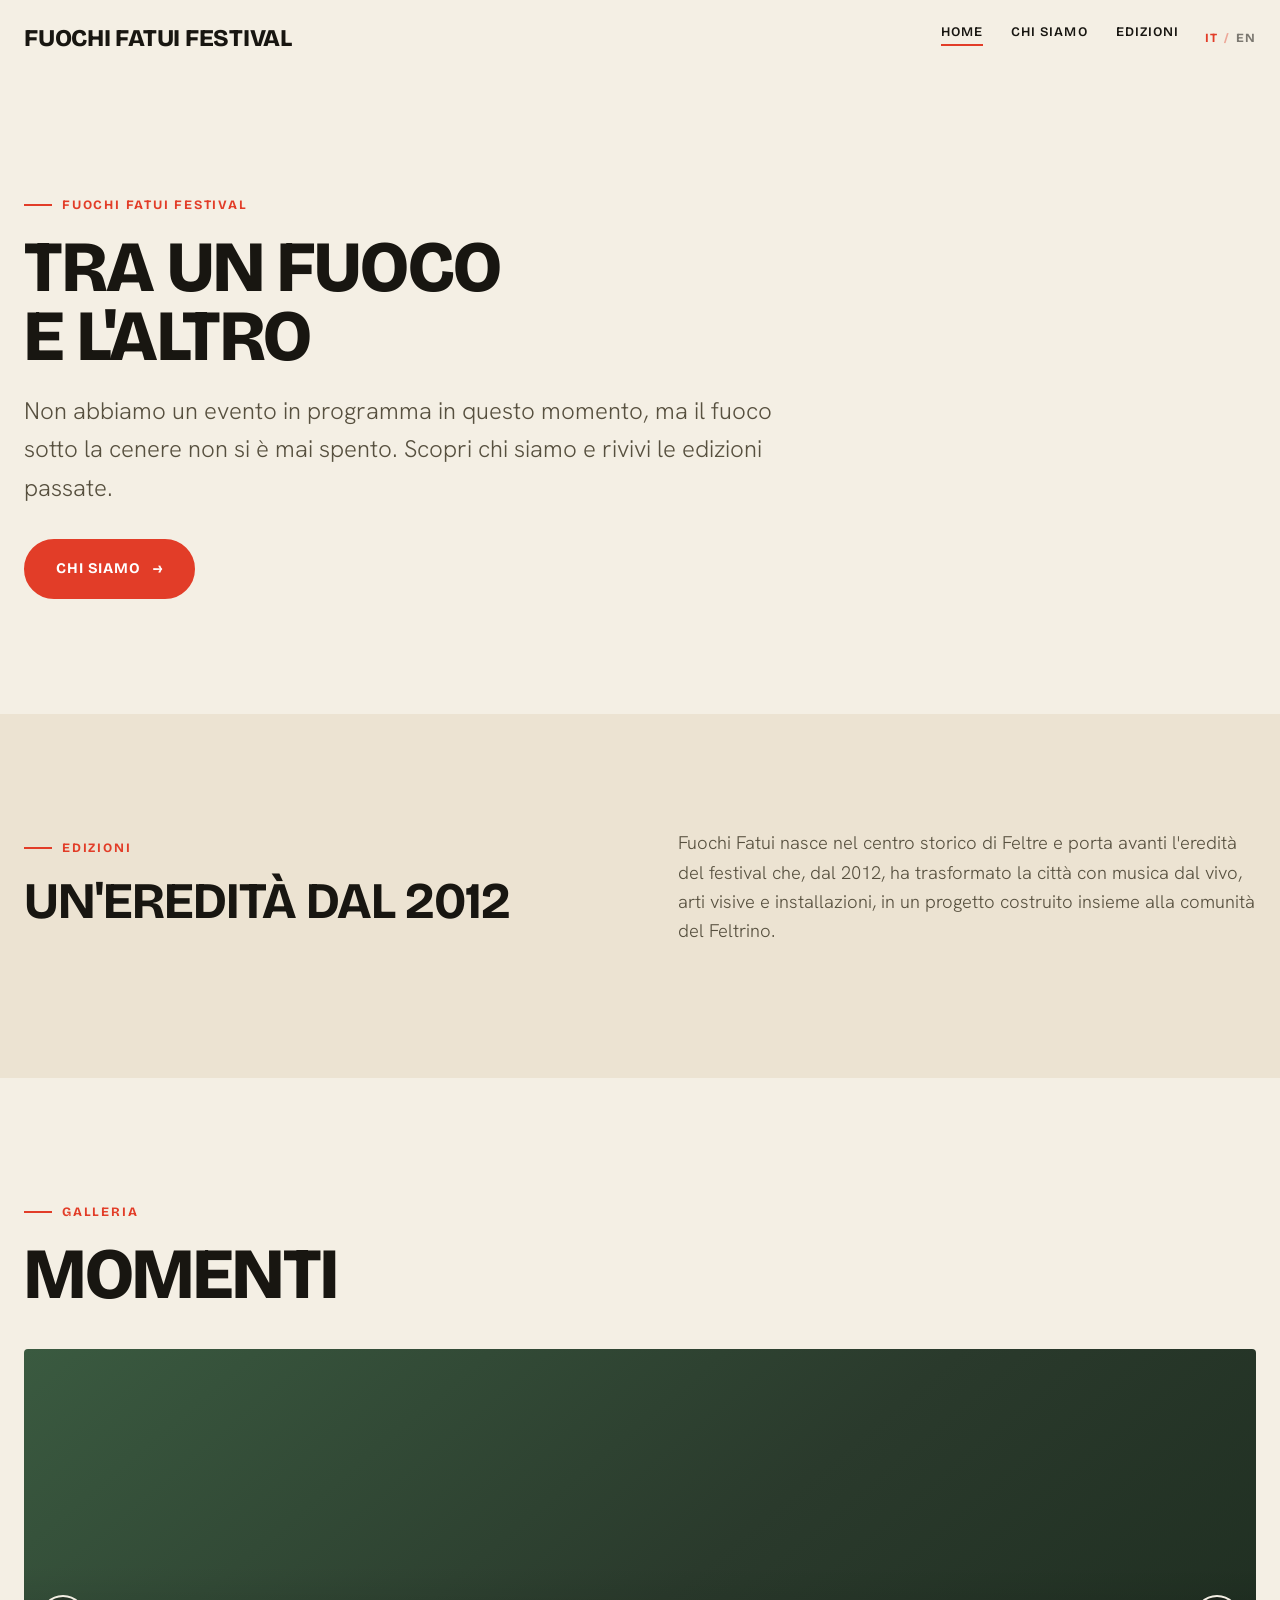
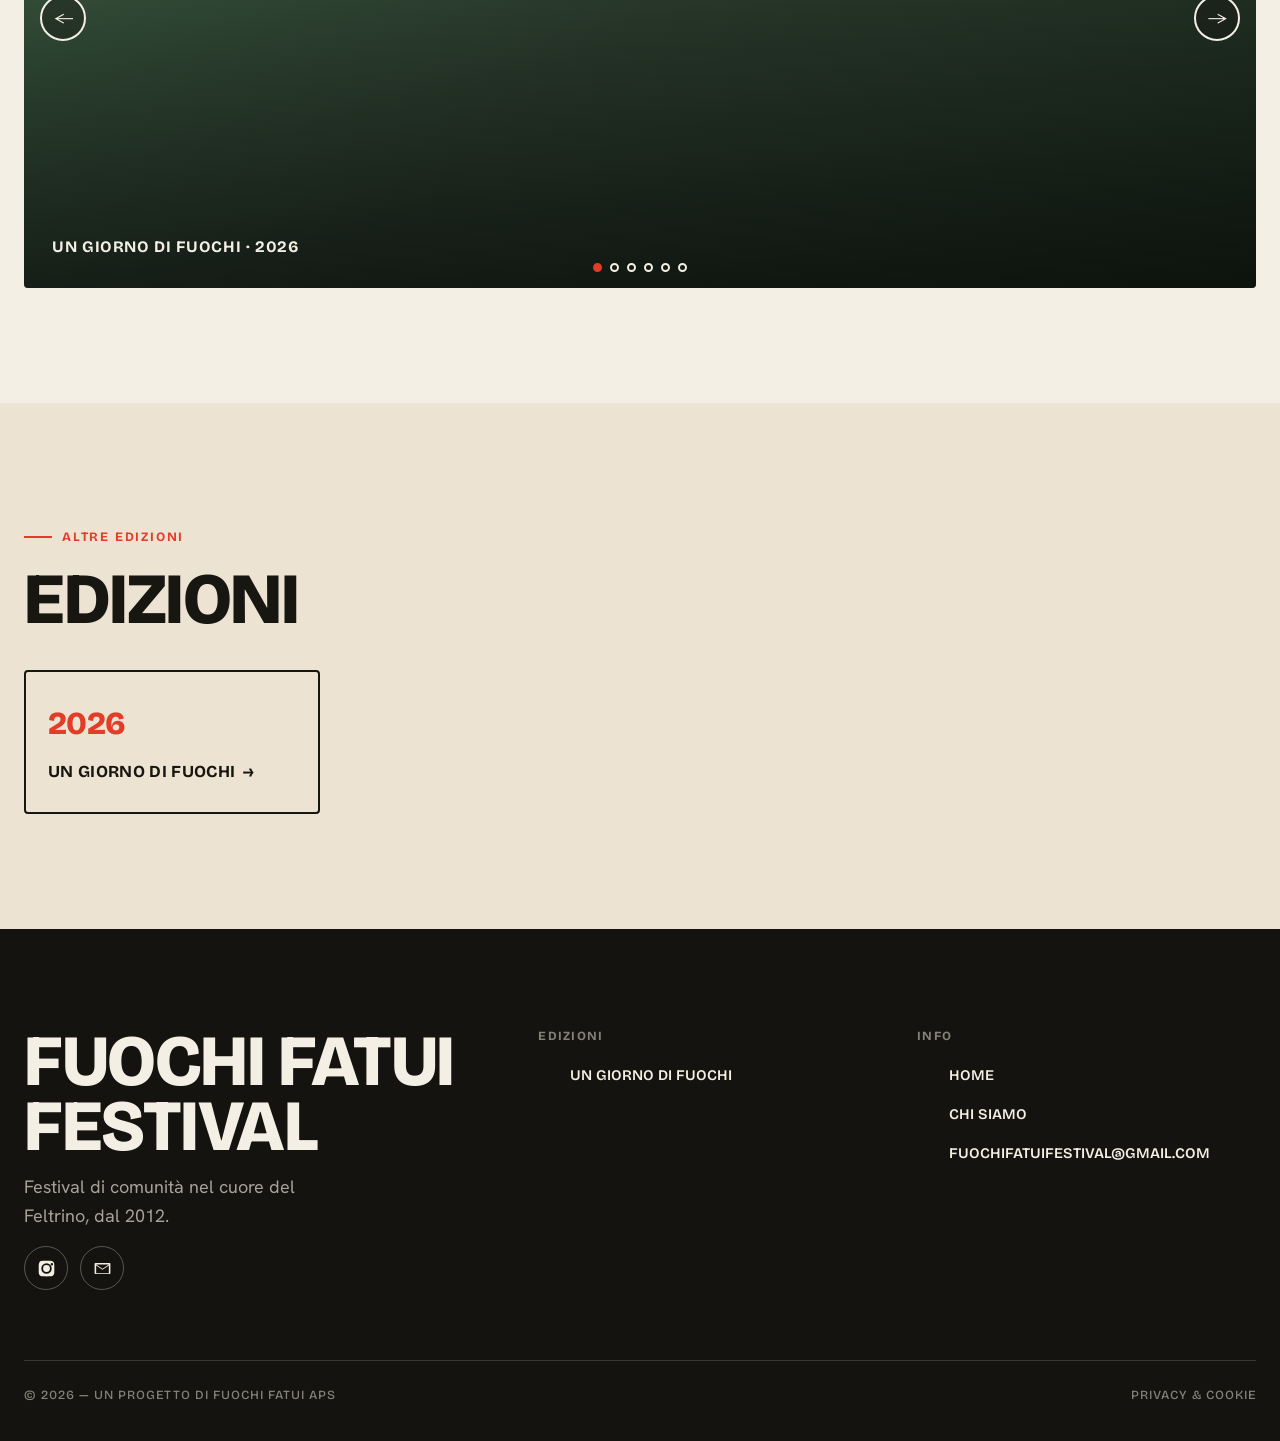
==== index.html @ 9c0fc679 "First commit, vibecoding vibes" ====
<!doctype html>
<html lang="it">
<head>
  <meta charset="utf-8">
  <meta name="viewport" content="width=device-width, initial-scale=1">
  <meta name="description" content="Fuochi Fatui Festival — Feltre (BL), dal 2012.">
  <!-- Font: per cambiarli aggiorna qui e le variabili --font- in style.css -->
  <link rel="preconnect" href="https://fonts.googleapis.com">
  <link rel="preconnect" href="https://fonts.gstatic.com" crossorigin>
  <link href="https://fonts.googleapis.com/css2?family=Bricolage+Grotesque:opsz,wght@12..96,400;12..96,600;12..96,700;12..96,800&family=Hanken+Grotesk:wght@400;500;600;700&display=swap" rel="stylesheet">
  <!-- Bootstrap 5: griglia e utility responsive -->
  <link href="https://cdn.jsdelivr.net/npm/bootstrap@5.3.3/dist/css/bootstrap.min.css" rel="stylesheet">
  <title>Fuochi Fatui Festival</title>
  <!-- Stile del sito: carica DOPO Bootstrap per avere la precedenza -->
  <link rel="stylesheet" href="assets/css/style.css">
</head>
<body>
  <!-- Tutta la pagina viene costruita qui dentro -->
  <main id="app"></main>

  <!-- SCRIPT: BASE="" perché questa pagina è nella cartella principale.
       Carichiamo: configurazione globale (con l'ID di Google Analytics),
       Google Analytics, dati delle edizioni passate, motore del sito,
       poi l'avvio. -->
  <script>window.BASE = "";</script>
  <script src="assets/js/config.js"></script>
  <script src="assets/js/ga.js"></script>
  <script src="editions/2026.js"></script>
  <script src="assets/js/festival.js"></script>
  <script>
    /* Mostra la home: chi-siamo + carosello (nessun evento in programma).
       Quando annuncerai una nuova edizione, in config.js metti
       hasUpcoming:true, current:"<anno>", aggiungi lo script
       editions/<anno>.js qui sopra: la home mostrerà automaticamente
       la pagina evento. */
    Festival.renderHome("#app");
  </script>
</body>
</html>
---- assets/css/style.css ----
/* ============================================================================
RADURA FESTIVAL — Foglio di stile principale
----------------------------------------------------------------------------
PER CAMBIARE COLORI E FONT, MODIFICA SOLO IL BLOCCO :root QUI SOTTO.
Tutto il resto del sito usa queste variabili: cambia un valore qui e
l'intero sito si aggiorna.
========================================================================= */

:root {
  /* ---- COLORI -------------------------------------------------------- */
  --bg: #f4efe4; /* sfondo principale (carta calda) */
  --bg-2: #ece3d2; /* sfondo sezioni alternate */
  --ink: #181611; /* testo principale */
  --ink-soft: #57503f; /* testo secondario / didascalie */
  --accent: #e23d28; /* colore primario (inviti, accenti) */
  --accent-2: #1f5d3f; /* colore secondario (verde bosco) */
  --line: rgba(24, 22, 17, .14); /* bordi e separatori */
  --dark: #14130f; /* sfondi scuri (footer, hero veil) */
  --on-dark: #f4efe4; /* testo sui fondi scuri */

  /* ---- FONT ---------------------------------------------------------- */
  --font-display: "Bricolage Grotesque", "Arial Black", sans-serif; /* titoli */
  --font-body: "Hanken Grotesk", system-ui, sans-serif; /* testo */

  /* ---- MISURE -------------------------------------------------------- */
  --maxw: 1280px;
  --radius: 4px;
  --nav-h: 76px;
}

/* ============================================================================
BASE
========================================================================= */
* { box-sizing: border-box; margin: 0; padding: 0; }

html { scroll-behavior: smooth; }

body {
  font-family: var(--font-body);
  background: var(--bg);
  color: var(--ink);
  font-size: 18px;
  line-height: 1.6;
  -webkit-font-smoothing: antialiased;
  overflow-x: hidden;
}

img { max-width: 100%; display: block; }

a { color: inherit; text-decoration: none; }

::selection { background: var(--accent); color: #fff; }

.wrap { width: 100%; max-width: var(--maxw); margin: 0 auto; padding: 0 24px; }

.section { padding: clamp(56px, 9vw, 140px) 0; }
.section--alt { background: var(--bg-2); }
.section--dark { background: var(--dark); color: var(--on-dark); }

/* Display typography ------------------------------------------------------ */
.display {
  font-family: var(--font-display);
  font-weight: 800;
  line-height: .92;
  letter-spacing: -.02em;
  text-transform: uppercase;
}

.eyebrow {
  font-family: var(--font-display);
  font-weight: 700;
  text-transform: uppercase;
  letter-spacing: .14em;
  font-size: .8rem;
  color: var(--accent);
  display: inline-flex;
  align-items: center;
  gap: 10px;
}

.eyebrow::before {
  content: "";
  width: 28px; height: 2px;
  background: var(--accent);
  display: inline-block;
}

.section-title {
  font-family: var(--font-display);
  font-weight: 800;
  text-transform: uppercase;
  letter-spacing: -.02em;
  line-height: .95;
  font-size: clamp(2.2rem, 6vw, 4.5rem);
  margin: 18px 0 0;
}

.lead { font-size: clamp(1.1rem, 2vw, 1.5rem); color: var(--ink-soft); max-width: 60ch; }

/* Buttons ----------------------------------------------------------------- */
.btn-x {
  display: inline-flex;
  align-items: center;
  gap: 12px;
  font-family: var(--font-display);
  font-weight: 700;
  text-transform: uppercase;
  letter-spacing: .06em;
  font-size: .92rem;
  padding: 16px 30px;
  border: 2px solid var(--ink);
  border-radius: 999px;
  background: var(--ink);
  color: var(--bg);
  cursor: pointer;
  transition: transform .25s ease, background .25s ease, color .25s ease;
}
.btn-x:hover { background: var(--accent); border-color: var(--accent); color: #fff; transform: translateY(-2px); }
.btn-x--ghost { background: transparent; color: var(--ink); }
.btn-x--ghost:hover { background: var(--ink); color: var(--bg); }
.btn-x .arr { transition: transform .25s ease; }
.btn-x:hover .arr { transform: translateX(4px); }

/* ============================================================================
NAVBAR
----------------------------------------------------------------------------
Il colore del testo segue lo sfondo:
- di default scuro (per pagine con sfondo chiaro)
- chiaro sulle pagine con hero scuro (classe .nav--on-dark) finché è in cima
- di nuovo scuro quando la barra diventa piena (.is-solid)
========================================================================= */
.nav {
  position: fixed; inset: 0 0 auto 0;
  height: var(--nav-h);
  display: flex; align-items: center;
  z-index: 1000;
  color: var(--ink);
  transition: background .3s ease, box-shadow .3s ease, color .3s ease;
}
.nav--on-dark:not(.is-solid) { color: var(--on-dark); }
.nav.is-solid {
  background: var(--bg);
  box-shadow: 0 1px 0 var(--line);
  color: var(--ink);
}

.nav .wrap { display: flex; align-items: center; justify-content: space-between; }
.nav-right { display: flex; align-items: center; gap: 26px; }

.brand {
  font-family: var(--font-display);
  font-weight: 800;
  font-size: 1.5rem;
  letter-spacing: -.01em;
  text-transform: uppercase;
  color: inherit;
}
.brand span { color: var(--accent); }

.nav-links { display: flex; align-items: center; gap: 28px; list-style: none; }
.nav-links a {
  font-family: var(--font-display);
  font-weight: 600;
  text-transform: uppercase;
  font-size: .82rem;
  letter-spacing: .08em;
  padding: 6px 0;
  position: relative;
  color: inherit;
}
.nav-links a::after {
  content: ""; position: absolute; left: 0; bottom: 0;
  width: 100%; height: 2px; background: var(--accent);
  transform: scaleX(0); transform-origin: left; transition: transform .25s ease;
}
.nav-links a:hover::after, .nav-links a.active::after { transform: scaleX(1); }

/* ----------------------------------------------------------------------
   DROPDOWN "Edizioni"
   ------------------------------------------------------------------------
   Il vecchio comportamento (display:none / display:block su :hover) fa
   "sparire" il menu appena il cursore lascia il link, perché tra il link
   e il menu c'è uno spazio vuoto (top: 130%) che il mouse deve
   attraversare. Qui invece:
     1. il menu resta sempre nel flusso (visibility+opacity, mai
        display:none), così l'hover non si interrompe di scatto;
     2. un ::before invisibile ma "hoverabile" riempie lo spazio tra il
        link e il menu, eliminando il varco che faceva perdere l'hover;
     3. il JS aggiunge/rimuove .is-open al click/tap, per chi non usa il
        mouse (touch, tastiera) — il dropdown resta apribile a click e si
        chiude cliccando altrove o con Esc.
------------------------------------------------------------------------- */
.nav-drop { position: relative; }
.nav-drop > a { cursor: pointer; }
.nav-drop-menu {
  position: absolute; top: 100%; left: 50%; transform: translateX(-50%);
  padding-top: 14px; /* spazio "di sicurezza" che resta comunque hoverabile */
  min-width: 180px;
  opacity: 0; visibility: hidden; pointer-events: none;
  transition: opacity .15s ease, visibility .15s ease;
}
.nav-drop-menu::before {
  content: ""; position: absolute; inset: 0 0 auto 0; height: 14px;
}
.nav-drop-menu .nav-drop-inner {
  background: var(--bg); border: 1px solid var(--line); border-radius: var(--radius);
  padding: 8px; box-shadow: 0 18px 40px rgba(0,0,0,.12);
}
.nav-drop:hover .nav-drop-menu,
.nav-drop:focus-within .nav-drop-menu,
.nav-drop.is-open .nav-drop-menu {
  opacity: 1; visibility: visible; pointer-events: auto;
}
.nav-drop-menu a { display: block; padding: 8px 14px; font-size: .8rem; color: var(--ink); }
.nav-drop-menu a::after { display: none; }
.nav-drop-menu a:hover { background: var(--bg-2); }

/* selettore lingua */
.lang-switch {
  display: inline-flex; align-items: center; gap: 9px;
  font-family: var(--font-display); font-weight: 700;
  font-size: .78rem; letter-spacing: .08em;
}
.lang-switch a { color: inherit; opacity: .55; transition: opacity .2s ease, color .2s ease; }
.lang-switch a:hover { opacity: 1; }
.lang-switch a.active { color: var(--accent); opacity: 1; }
.lang-switch a:not(:last-child) { position: relative; padding-right: 9px; }
.lang-switch a:not(:last-child)::after {
  content: "/"; position: absolute; right: -3px; opacity: .4; color: inherit;
}

.nav-toggle {
  display: none; background: none; border: 0; cursor: pointer;
  width: 40px; height: 40px; position: relative; color: inherit;
}
.nav-toggle span, .nav-toggle span::before, .nav-toggle span::after {
  content: ""; position: absolute; left: 8px; width: 24px; height: 2px;
  background: currentColor; transition: .25s ease;
}
.nav-toggle span { top: 19px; }
.nav-toggle span::before { top: -7px; }
.nav-toggle span::after { top: 7px; }
.nav.is-open .nav-toggle span { background: transparent; }
.nav.is-open .nav-toggle span::before { top: 0; transform: rotate(45deg); }
.nav.is-open .nav-toggle span::after { top: 0; transform: rotate(-45deg); }

@media (max-width: 900px) {
  .nav-toggle { display: block; }
  .nav-links {
    position: fixed; inset: var(--nav-h) 0 auto 0;
    flex-direction: column; align-items: flex-start; gap: 0;
    background: var(--bg); color: var(--ink); padding: 12px 24px 28px;
    border-bottom: 1px solid var(--line);
    transform: translateY(-130%); transition: transform .35s ease; z-index: -1;
  }
  .nav.is-open .nav-links { transform: translateY(0); }
  .nav-links a { font-size: 1.4rem; padding: 14px 0; }
  .nav-drop-menu {
    position: static; transform: none; padding-top: 8px; min-width: 0;
    opacity: 1; visibility: visible; pointer-events: none; /* mostrata via .is-open */
    max-height: 0; overflow: hidden; transition: max-height .25s ease;
  }
  .nav-drop.is-open .nav-drop-menu { max-height: 400px; pointer-events: auto; }
  .nav-drop-menu::before { display: none; }
  .nav-drop-menu .nav-drop-inner { border: 0; box-shadow: none; padding: 0 0 0 16px; }
  .nav-drop-menu a { font-size: 1.1rem; }
}

/* ============================================================================
HERO
========================================================================= */
.hero {
  position: relative;
  min-height: 100svh;
  display: flex; flex-direction: column; justify-content: flex-end;
  padding-top: var(--nav-h);
  overflow: hidden;
}
.hero-bg {
  position: absolute; inset: 0;
  background:
    radial-gradient(120% 80% at 80% 10%, rgba(226,61,40,.20), transparent 60%),
    radial-gradient(100% 90% at 0% 100%, rgba(31,93,63,.30), transparent 55%),
    linear-gradient(160deg, #20271f 0%, #14130f 70%);
}
.hero-bg::after { /* grana / texture leggera */
  content: ""; position: absolute; inset: 0; opacity: .5;
  background-image: url("data:image/svg+xml,%3Csvg xmlns='http://www.w3.org/2000/svg' width='160' height='160'%3E%3Cfilter id='n'%3E%3CfeTurbulence type='fractalNoise' baseFrequency='.9' numOctaves='2'/%3E%3C/filter%3E%3Crect width='100%25' height='100%25' filter='url(%23n)' opacity='.06'/%3E%3C/svg%3E");
}
.hero .wrap { position: relative; z-index: 2; color: var(--on-dark); padding-bottom: clamp(40px, 7vw, 90px); }

.hero-meta {
  display: flex; flex-wrap: wrap; gap: 10px 28px; align-items: center;
  font-family: var(--font-display); font-weight: 700; text-transform: uppercase;
  letter-spacing: .1em; font-size: .85rem; color: var(--on-dark);
  margin-bottom: 24px;
}
.hero-meta .dot { width: 7px; height: 7px; border-radius: 50%; background: var(--accent); }

.hero-title {
  font-family: var(--font-display);
  font-weight: 800;
  text-transform: uppercase;
  line-height: .82;
  letter-spacing: -.02em;
  font-size: clamp(3.4rem, 16vw, 13rem);
}
.hero-title .o { color: var(--accent); }

.hero-sub {
  margin-top: 28px; max-width: 46ch;
  font-size: clamp(1.1rem, 2vw, 1.5rem); color: rgba(244,239,228,.82);
}

.hero-cta { margin-top: 36px; display: flex; gap: 14px; flex-wrap: wrap; }
.hero-cta .btn-x { background: var(--accent); border-color: var(--accent); color: #fff; }
.hero-cta .btn-x:hover { background: var(--bg); border-color: var(--bg); color: var(--ink); }
.hero-cta .btn-x--ghost { background: transparent; border-color: rgba(244,239,228,.5); color: var(--on-dark); }
.hero-cta .btn-x--ghost:hover { background: var(--bg); color: var(--ink); border-color: var(--bg); }

.scroll-hint {
  position: absolute; bottom: 18px; left: 50%; transform: translateX(-50%);
  z-index: 2; color: rgba(244,239,228,.6); font-size: .72rem; letter-spacing: .2em;
  text-transform: uppercase; font-family: var(--font-display);
  display: flex; flex-direction: column; align-items: center; gap: 8px;
}
.scroll-hint::after { content: ""; width: 1px; height: 34px; background: rgba(244,239,228,.4); animation: scrolly 1.8s ease-in-out infinite; }
@keyframes scrolly { 0%,100%{ transform: scaleY(.4); opacity:.3 } 50%{ transform: scaleY(1); opacity:1 } }

/* ============================================================================
MARQUEE
========================================================================= */
.marquee {
  background: var(--accent); color: #fff;
  overflow: hidden; white-space: nowrap; padding: 14px 0;
  border-top: 2px solid var(--ink); border-bottom: 2px solid var(--ink);
}
.marquee-track { display: inline-flex; gap: 40px; animation: scroll-x 22s linear infinite; }
.marquee span { font-family: var(--font-display); font-weight: 800; text-transform: uppercase;
  font-size: 1.4rem; letter-spacing: .02em; display: inline-flex; gap: 40px; align-items: center; }
.marquee span::after { content: "✦"; }
@keyframes scroll-x { to { transform: translateX(-50%); } }

/* ============================================================================
INTRO / ABOUT-EDITION
========================================================================= */
.intro-grid { display: grid; grid-template-columns: 1fr 1fr; gap: clamp(32px, 6vw, 90px); align-items: start; }
.intro-grid .big {
  font-family: var(--font-display); font-weight: 700; text-transform: uppercase;
  line-height: .98; letter-spacing: -.02em; font-size: clamp(1.9rem, 4vw, 3.2rem);
}

.feature-list { display: grid; gap: 0; margin-top: 8px; }
.feature {
  padding: 26px 0; border-top: 1px solid var(--line); display: grid;
  grid-template-columns: 40px 1fr; gap: 18px;
}
.feature:last-child { border-bottom: 1px solid var(--line); }
.feature .num { font-family: var(--font-display); font-weight: 800; color: var(--accent); font-size: 1rem; }
.feature h3 { font-family: var(--font-display); font-weight: 700; text-transform: uppercase; font-size: 1.15rem; letter-spacing: -.01em; }
.feature p { color: var(--ink-soft); margin-top: 6px; font-size: 1rem; }

@media (max-width: 820px) { .intro-grid { grid-template-columns: 1fr; } }

/* ============================================================================
LINEUP
========================================================================= */
.lineup-headliners {
  display: flex; flex-wrap: wrap; gap: 8px clamp(20px, 4vw, 56px);
  align-items: baseline; margin-top: 12px;
}
.lineup-headliners a {
  font-family: var(--font-display); font-weight: 800; text-transform: uppercase;
  letter-spacing: -.02em; line-height: .9; font-size: clamp(2.2rem, 8vw, 6rem);
  transition: color .2s ease, transform .2s ease; display: inline-block;
}
.lineup-headliners a:hover { color: var(--accent); transform: skewX(-4deg); }

.lineup-rest {
  margin-top: 40px; display: flex; flex-wrap: wrap; gap: 10px 26px;
  border-top: 1px solid var(--line); padding-top: 32px;
}
.lineup-rest a {
  font-family: var(--font-display); font-weight: 600; text-transform: uppercase;
  font-size: clamp(1.05rem, 2.4vw, 1.7rem); color: var(--ink-soft);
  transition: color .2s ease;
}
.lineup-rest a:hover { color: var(--ink); }
.lineup-rest a::after { content: "·"; color: var(--accent); margin-left: 26px; }
.lineup-rest a:last-child::after { display: none; }
.tag-day {
  display: inline-block; font-size: .62em; vertical-align: super;
  color: var(--accent); font-weight: 700; margin-left: 6px;
}

/* ============================================================================
PROGRAM / SCHEDULE
========================================================================= */
.day-tabs { display: flex; flex-wrap: wrap; gap: 10px; margin-top: 12px; margin-bottom: 36px; }
.day-tab {
  font-family: var(--font-display); font-weight: 700; text-transform: uppercase;
  font-size: .85rem; letter-spacing: .04em; padding: 12px 22px; border-radius: 999px;
  border: 2px solid var(--line); background: transparent; color: var(--ink-soft);
  cursor: pointer; transition: .2s ease;
}
.day-tab.active, .day-tab:hover { background: var(--ink); color: var(--bg); border-color: var(--ink); }

.day-panel { display: none; }
.day-panel.active { display: block; animation: fade .4s ease; }
@keyframes fade { from { opacity: 0; transform: translateY(8px); } to { opacity: 1; transform: none; } }

.slot {
  display: grid; grid-template-columns: 120px 1fr auto; gap: 20px; align-items: baseline;
  padding: 22px 0; border-top: 1px solid var(--line);
}
.slot:last-child { border-bottom: 1px solid var(--line); }
.slot .time { font-family: var(--font-display); font-weight: 700; color: var(--accent); font-size: 1.1rem; }
.slot .act { font-family: var(--font-display); font-weight: 700; text-transform: uppercase; font-size: clamp(1.2rem, 3vw, 1.8rem); letter-spacing: -.01em; }
.slot .stage { font-size: .85rem; text-transform: uppercase; letter-spacing: .1em; color: var(--ink-soft); }
@media (max-width: 640px) {
  .slot { grid-template-columns: 80px 1fr; }
  .slot .stage { grid-column: 2; }
}

/* ============================================================================
LOCATION
========================================================================= */
.loc-grid { display: grid; grid-template-columns: 1fr 1fr; gap: clamp(28px, 5vw, 70px); align-items: center; }
.loc-map {
  aspect-ratio: 4/3; border-radius: var(--radius); border: 2px solid var(--ink);
  background:
    repeating-linear-gradient(45deg, rgba(31,93,63,.08) 0 14px, transparent 14px 28px),
    linear-gradient(160deg, var(--accent-2), #143a28);
  position: relative; overflow: hidden; color: var(--on-dark);
  display: flex; align-items: flex-end; padding: 24px;
}
.loc-map .pin {
  position: absolute; top: 42%; left: 50%; transform: translate(-50%,-50%);
  width: 22px; height: 22px; border-radius: 50% 50% 50% 0; background: var(--accent);
  rotate: -45deg; box-shadow: 0 0 0 8px rgba(226,61,40,.25);
}
.loc-map .map-label { font-family: var(--font-display); font-weight: 700; text-transform: uppercase; letter-spacing: .08em; font-size: .82rem; }
.loc-info h3 { font-family: var(--font-display); font-weight: 800; text-transform: uppercase; font-size: clamp(1.6rem, 4vw, 2.6rem); line-height: .98; letter-spacing: -.02em; }
.loc-info .addr { color: var(--accent); font-family: var(--font-display); font-weight: 700; text-transform: uppercase; letter-spacing: .06em; margin: 10px 0 18px; font-size: .9rem; }
.loc-info p { color: var(--ink-soft); }
@media (max-width: 820px) { .loc-grid { grid-template-columns: 1fr; } }

/* ============================================================================
GALLERY
========================================================================= */
.gallery { display: grid; grid-template-columns: repeat(12, 1fr); gap: 14px; margin-top: 12px; }
.shot {
  position: relative; border-radius: var(--radius); overflow: hidden;
  min-height: 200px; display: flex; align-items: flex-end; padding: 16px;
  color: var(--on-dark);
  background-size: cover; background-position: center;
}
.shot::before { content: ""; position: absolute; inset: 0;
  background: linear-gradient(140deg, var(--c1, #2a3a2c), var(--c2, #14130f)); }
.shot.has-img::before { display: none; }
.shot::after { content: ""; position: absolute; inset: 0;
  background-image: url("data:image/svg+xml,%3Csvg xmlns='http://www.w3.org/2000/svg' width='120' height='120'%3E%3Cfilter id='n'%3E%3CfeTurbulence type='fractalNoise' baseFrequency='.8'/%3E%3C/filter%3E%3Crect width='100%25' height='100%25' filter='url(%23n)' opacity='.05'/%3E%3C/svg%3E"); }
.shot .cap { position: relative; z-index: 2; font-family: var(--font-display); font-weight: 700; text-transform: uppercase; letter-spacing: .06em; font-size: .78rem; opacity: .9; }
.shot.span-7 { grid-column: span 7; }
.shot.span-5 { grid-column: span 5; }
.shot.span-4 { grid-column: span 4; }
.shot.span-8 { grid-column: span 8; }
.shot.span-6 { grid-column: span 6; }
.shot.tall { min-height: 320px; }
@media (max-width: 760px) {
  .shot[class*="span-"] { grid-column: span 12; }
}

/* ============================================================================
GENERIC PAGE (chi siamo, ecc.)
========================================================================= */
.page-hero {
  padding: calc(var(--nav-h) + clamp(50px, 9vw, 120px)) 0 clamp(40px, 6vw, 80px);
  background: var(--bg-2);
}
.page-hero .title { font-family: var(--font-display); font-weight: 800; text-transform: uppercase; line-height: .9; letter-spacing: -.02em; font-size: clamp(2.6rem, 9vw, 6.5rem); }
.prose { max-width: 68ch; }
.prose p { margin-bottom: 1.1em; color: var(--ink-soft); font-size: 1.12rem; }
.prose h2 { font-family: var(--font-display); font-weight: 800; text-transform: uppercase; font-size: clamp(1.5rem, 3.5vw, 2.2rem); margin: 1.6em 0 .5em; letter-spacing: -.01em; color: var(--ink); }
.stat-row { display: grid; grid-template-columns: repeat(3, 1fr); gap: 24px; margin-top: 40px; }
.stat .n { font-family: var(--font-display); font-weight: 800; font-size: clamp(2.4rem, 6vw, 4rem); color: var(--accent); line-height: 1; }
.stat .l { text-transform: uppercase; letter-spacing: .1em; font-size: .78rem; color: var(--ink-soft); font-family: var(--font-display); font-weight: 600; margin-top: 8px; }
@media (max-width: 640px) { .stat-row { grid-template-columns: 1fr; gap: 28px; } }

/* ============================================================================
FOOTER
========================================================================= */
.footer { background: var(--dark); color: var(--on-dark); padding: clamp(56px, 8vw, 100px) 0 36px; }
.footer-top { display: grid; grid-template-columns: 1.4fr 1fr 1fr; gap: 40px; }
.footer .f-brand { font-family: var(--font-display); font-weight: 800; text-transform: uppercase; font-size: clamp(2.4rem, 6vw, 4.5rem); line-height: .9; letter-spacing: -.02em; }
.footer .f-brand span { color: var(--accent); }
.footer .f-tag { color: rgba(244,239,228,.65); margin-top: 14px; max-width: 32ch; }
.footer h4 { font-family: var(--font-display); font-weight: 700; text-transform: uppercase; letter-spacing: .1em; font-size: .78rem; color: rgba(244,239,228,.5); margin-bottom: 16px; }
.footer ul { list-style: none; display: grid; gap: 10px; }
.footer ul a { font-family: var(--font-display); font-weight: 600; text-transform: uppercase; font-size: .92rem; transition: color .2s ease; }
.footer ul a:hover { color: var(--accent); }
.socials { display: flex; gap: 12px; margin-top: 6px; }
.socials a {
  width: 44px; height: 44px; border-radius: 50%; border: 1.5px solid rgba(244,239,228,.3);
  display: grid; place-items: center; transition: .2s ease;
}
.socials a:hover { background: var(--accent); border-color: var(--accent); transform: translateY(-3px); }
.socials svg { width: 19px; height: 19px; fill: var(--on-dark); }
.footer-bottom {
  margin-top: clamp(40px, 6vw, 70px); padding-top: 24px; border-top: 1px solid rgba(244,239,228,.16);
  display: flex; flex-wrap: wrap; justify-content: space-between; gap: 14px;
  font-size: .78rem; text-transform: uppercase; letter-spacing: .08em; color: rgba(244,239,228,.5);
  font-family: var(--font-display); font-weight: 500;
}
.footer-bottom a:hover { color: var(--accent); }
@media (max-width: 820px) { .footer-top { grid-template-columns: 1fr 1fr; } .footer .f-brand-col { grid-column: 1 / -1; } }
@media (max-width: 520px) { .footer-top { grid-template-columns: 1fr; } }

/* ============================================================================
REVEAL ANIMATIONS
========================================================================= */
[data-reveal] { opacity: 0; transform: translateY(26px); transition: opacity .7s ease, transform .7s ease; }
[data-reveal].in { opacity: 1; transform: none; }
@media (prefers-reduced-motion: reduce) {
  *, *::before, *::after { animation: none !important; transition: none !important; }
  [data-reveal] { opacity: 1; transform: none; }
}

/* ============================================================================
HOME (nessun evento in programma) — hero chiaro + chi-siamo breve
========================================================================= */
.home-hero { padding-top: calc(var(--nav-h) + clamp(50px, 9vw, 110px)); }
.home-title { white-space: pre-line; }

/* ============================================================================
TAG "EDIZIONE PASSATA" nel meta dell'hero edizione
========================================================================= */
.tag-past {
  font-family: var(--font-display); font-weight: 700; text-transform: uppercase;
  letter-spacing: .08em; font-size: .78rem; color: var(--accent);
  border: 1px solid rgba(244,239,228,.5); border-radius: 999px; padding: 4px 12px;
}

/* ============================================================================
CARD EDIZIONI (home / fondo pagina edizione)
========================================================================= */
.ed-cards { display: grid; grid-template-columns: repeat(auto-fill, minmax(240px, 1fr)); gap: 16px; }
.ed-card {
  display: flex; flex-direction: column; gap: 10px; padding: 26px 22px;
  border: 2px solid var(--ink); border-radius: var(--radius);
  transition: background .2s ease, color .2s ease, transform .2s ease;
}
.ed-card:hover { background: var(--ink); color: var(--bg); transform: translateY(-3px); }
.ed-card-year {
  font-family: var(--font-display); font-weight: 800; font-size: 2rem;
  letter-spacing: -.02em; color: var(--accent);
}
.ed-card:hover .ed-card-year { color: var(--accent); }
.ed-card-label {
  font-family: var(--font-display); font-weight: 700; text-transform: uppercase;
  letter-spacing: .02em; font-size: 1.05rem; display: flex; align-items: center; gap: 8px;
}

/* ============================================================================
CAROSELLO FOTO
----------------------------------------------------------------------------
Di default ogni slide mostra un riquadro colorato con didascalia (come la
galleria). Per usare foto vere, imposta "img" nella voce corrispondente in
config.js (home.carousel) o in editions/<anno>.js (gallery): il motore
applica automaticamente background-image e la classe .has-img.
========================================================================= */
.carousel { position: relative; margin-top: 16px; border-radius: var(--radius); overflow: hidden; }
.car-track { display: flex; transition: transform .5s cubic-bezier(.4,0,.2,1); }
.car-slide {
  position: relative; flex: 0 0 100%; aspect-ratio: 16/7; min-height: 260px;
  display: flex; align-items: flex-end; padding: 28px;
  background: linear-gradient(140deg, var(--c1, #3a5a40), #2a3a2c, var(--c2, #14130f));
  background-size: cover; background-position: center;
  color: var(--on-dark);
}
.car-slide::after {
  content: ""; position: absolute; inset: 0;
  background: linear-gradient(180deg, rgba(0,0,0,0) 40%, rgba(0,0,0,.55) 100%);
}
.car-slide .cap {
  position: relative; z-index: 2;
  font-family: var(--font-display); font-weight: 700; text-transform: uppercase;
  letter-spacing: .04em; font-size: 1rem;
}
.car-btn {
  position: absolute; top: 50%; transform: translateY(-50%);
  width: 46px; height: 46px; border-radius: 50%; border: 2px solid var(--on-dark);
  background: rgba(20,19,15,.35); color: var(--on-dark); font-size: 1.1rem;
  display: grid; place-items: center; cursor: pointer; transition: .2s ease; z-index: 3;
}
.car-btn:hover { background: var(--accent); border-color: var(--accent); }
.car-prev { left: 16px; }
.car-next { right: 16px; }
.car-dots { position: absolute; bottom: 16px; left: 50%; transform: translateX(-50%); display: flex; gap: 8px; z-index: 3; }
.car-dot { width: 9px; height: 9px; border-radius: 50%; border: 2px solid var(--on-dark); background: transparent; cursor: pointer; padding: 0; }
.car-dot.active { background: var(--accent); border-color: var(--accent); }
@media (max-width: 640px) {
  .car-slide { aspect-ratio: 4/5; min-height: 320px; }
  .car-btn { width: 38px; height: 38px; }
}
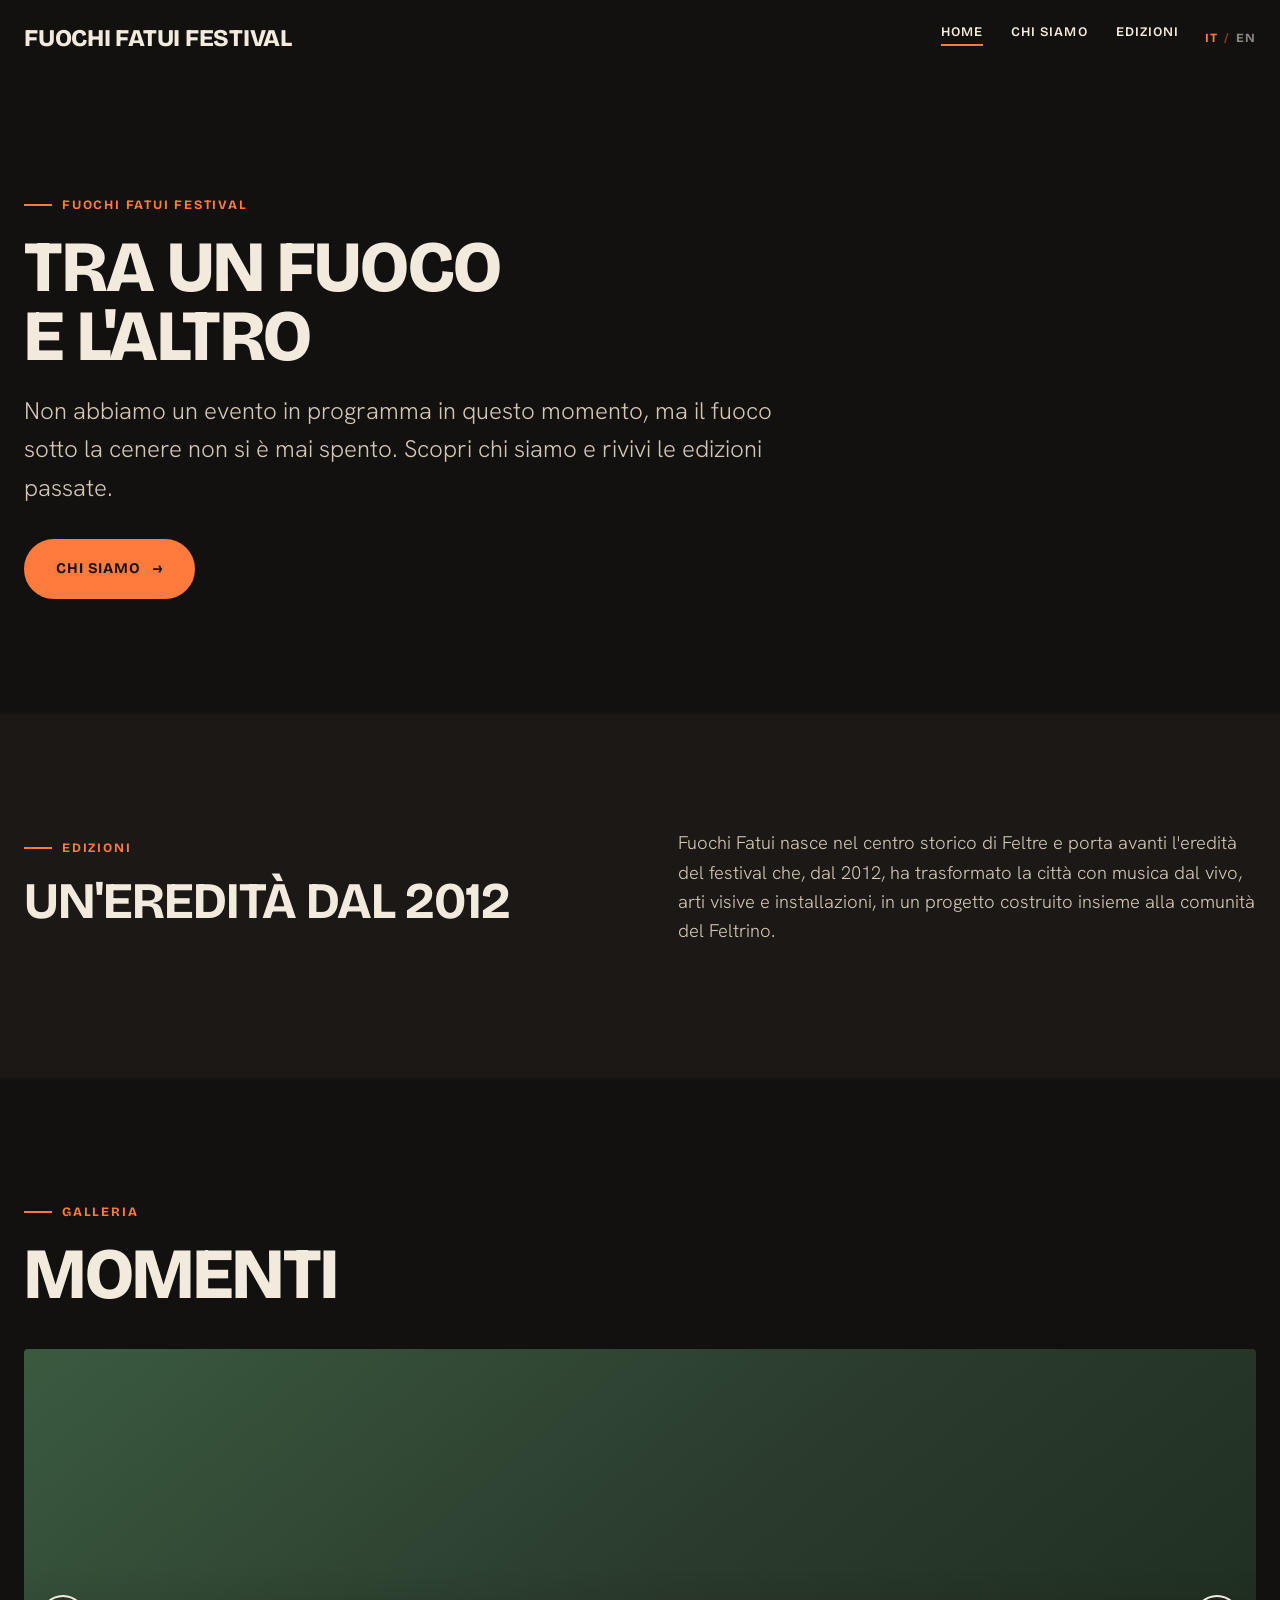
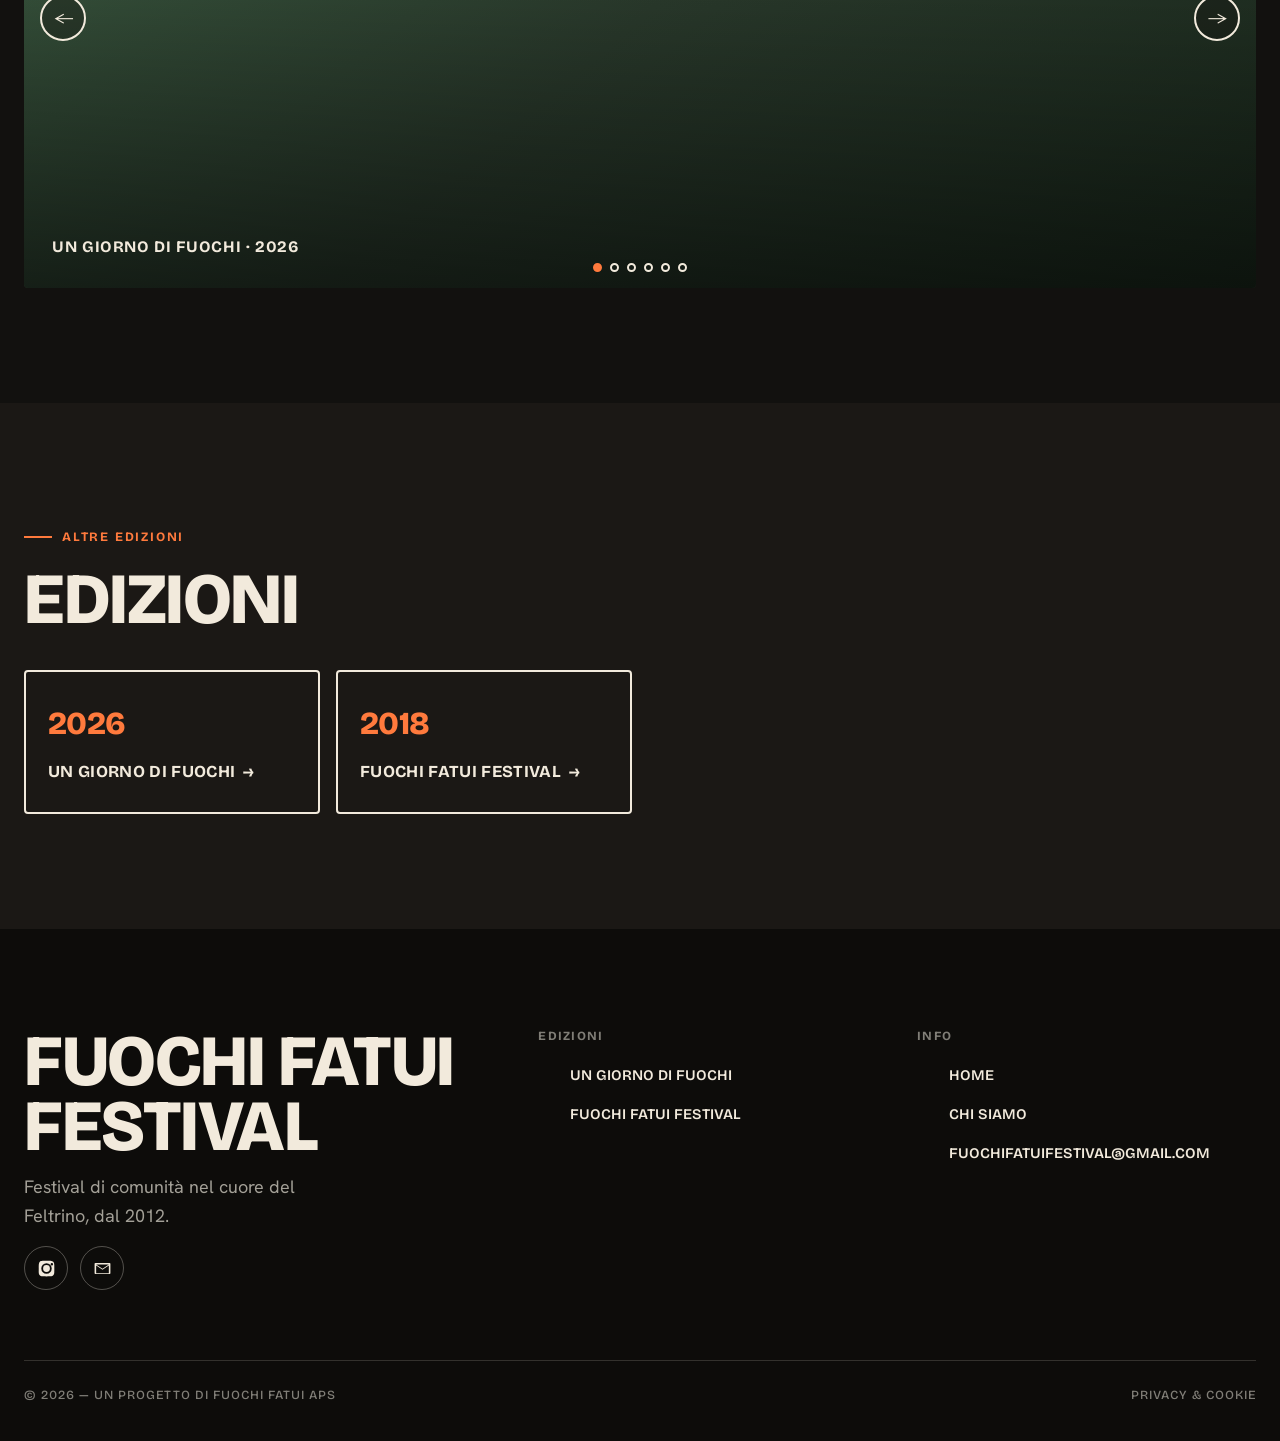
==== commit 47251400: "Dark mode" ====
--- a/index.html
+++ b/index.html
@@ -25,14 +25,13 @@
   <script>window.BASE = "";</script>
   <script src="assets/js/config.js"></script>
   <script src="assets/js/ga.js"></script>
-  <script src="editions/2026.js"></script>
   <script src="assets/js/festival.js"></script>
   <script>
     /* Mostra la home: chi-siamo + carosello (nessun evento in programma).
        Quando annuncerai una nuova edizione, in config.js metti
        hasUpcoming:true, current:"<anno>", aggiungi lo script
-       editions/<anno>.js qui sopra: la home mostrerà automaticamente
-       la pagina evento. */
+       editions/<anno>/edition.js nella pagina dell'edizione: la home
+       mostrerà automaticamente la pagina evento. */
     Festival.renderHome("#app");
   </script>
 </body>
--- a/assets/css/style.css
+++ b/assets/css/style.css
@@ -8,15 +8,15 @@
 
 :root {
   /* ---- COLORI -------------------------------------------------------- */
-  --bg: #f4efe4; /* sfondo principale (carta calda) */
-  --bg-2: #ece3d2; /* sfondo sezioni alternate */
-  --ink: #181611; /* testo principale */
-  --ink-soft: #57503f; /* testo secondario / didascalie */
-  --accent: #e23d28; /* colore primario (inviti, accenti) */
-  --accent-2: #1f5d3f; /* colore secondario (verde bosco) */
-  --line: rgba(24, 22, 17, .14); /* bordi e separatori */
-  --dark: #14130f; /* sfondi scuri (footer, hero veil) */
-  --on-dark: #f4efe4; /* testo sui fondi scuri */
+  --bg: #12110f; /* sfondo principale scuro */
+  --bg-2: #1b1815; /* sfondo sezioni alternate */
+  --ink: #f2eadc; /* testo principale chiaro */
+  --ink-soft: #d3c6b4; /* testo secondario / didascalie */
+  --accent: #ff7a3d; /* colore primario caldo e leggibile */
+  --accent-2: #c0a36a; /* colore secondario dorato */
+  --line: rgba(242, 234, 220, .12); /* bordi e separatori */
+  --dark: #0d0c0a; /* sfondi molto scuri */
+  --on-dark: #f2eadc; /* testo sui fondi scuri */
 
   /* ---- FONT ---------------------------------------------------------- */
   --font-display: "Bricolage Grotesque", "Arial Black", sans-serif; /* titoli */
@@ -115,7 +115,7 @@
   cursor: pointer;
   transition: transform .25s ease, background .25s ease, color .25s ease;
 }
-.btn-x:hover { background: var(--accent); border-color: var(--accent); color: #fff; transform: translateY(-2px); }
+.btn-x:hover { background: var(--accent); border-color: var(--accent); color: #17120f; transform: translateY(-2px); }
 .btn-x--ghost { background: transparent; color: var(--ink); }
 .btn-x--ghost:hover { background: var(--ink); color: var(--bg); }
 .btn-x .arr { transition: transform .25s ease; }
@@ -139,7 +139,7 @@
 }
 .nav--on-dark:not(.is-solid) { color: var(--on-dark); }
 .nav.is-solid {
-  background: var(--bg);
+  background: rgba(18, 17, 15, .95);
   box-shadow: 0 1px 0 var(--line);
   color: var(--ink);
 }
@@ -203,8 +203,8 @@
   content: ""; position: absolute; inset: 0 0 auto 0; height: 14px;
 }
 .nav-drop-menu .nav-drop-inner {
-  background: var(--bg); border: 1px solid var(--line); border-radius: var(--radius);
-  padding: 8px; box-shadow: 0 18px 40px rgba(0,0,0,.12);
+  background: #1c1916; border: 1px solid var(--line); border-radius: var(--radius);
+  padding: 8px; box-shadow: 0 18px 40px rgba(0,0,0,.28);
 }
 .nav-drop:hover .nav-drop-menu,
 .nav-drop:focus-within .nav-drop-menu,
@@ -213,7 +213,7 @@
 }
 .nav-drop-menu a { display: block; padding: 8px 14px; font-size: .8rem; color: var(--ink); }
 .nav-drop-menu a::after { display: none; }
-.nav-drop-menu a:hover { background: var(--bg-2); }
+.nav-drop-menu a:hover { background: rgba(255,255,255,.04); }
 
 /* selettore lingua */
 .lang-switch {
@@ -313,7 +313,7 @@
 }
 
 .hero-cta { margin-top: 36px; display: flex; gap: 14px; flex-wrap: wrap; }
-.hero-cta .btn-x { background: var(--accent); border-color: var(--accent); color: #fff; }
+.hero-cta .btn-x { background: var(--accent); border-color: var(--accent); color: #17120f; }
 .hero-cta .btn-x:hover { background: var(--bg); border-color: var(--bg); color: var(--ink); }
 .hero-cta .btn-x--ghost { background: transparent; border-color: rgba(244,239,228,.5); color: var(--on-dark); }
 .hero-cta .btn-x--ghost:hover { background: var(--bg); color: var(--ink); border-color: var(--bg); }
@@ -338,7 +338,7 @@
 .marquee-track { display: inline-flex; gap: 40px; animation: scroll-x 22s linear infinite; }
 .marquee span { font-family: var(--font-display); font-weight: 800; text-transform: uppercase;
   font-size: 1.4rem; letter-spacing: .02em; display: inline-flex; gap: 40px; align-items: center; }
-.marquee span::after { content: "✦"; }
+/*.marquee span::after { content: "✦"; }*/
 @keyframes scroll-x { to { transform: translateX(-50%); } }
 
 /* ============================================================================
@@ -550,7 +550,7 @@
   border: 2px solid var(--ink); border-radius: var(--radius);
   transition: background .2s ease, color .2s ease, transform .2s ease;
 }
-.ed-card:hover { background: var(--ink); color: var(--bg); transform: translateY(-3px); }
+.ed-card:hover { background: rgba(255,255,255,.04); color: var(--ink); transform: translateY(-3px); }
 .ed-card-year {
   font-family: var(--font-display); font-weight: 800; font-size: 2rem;
   letter-spacing: -.02em; color: var(--accent);
